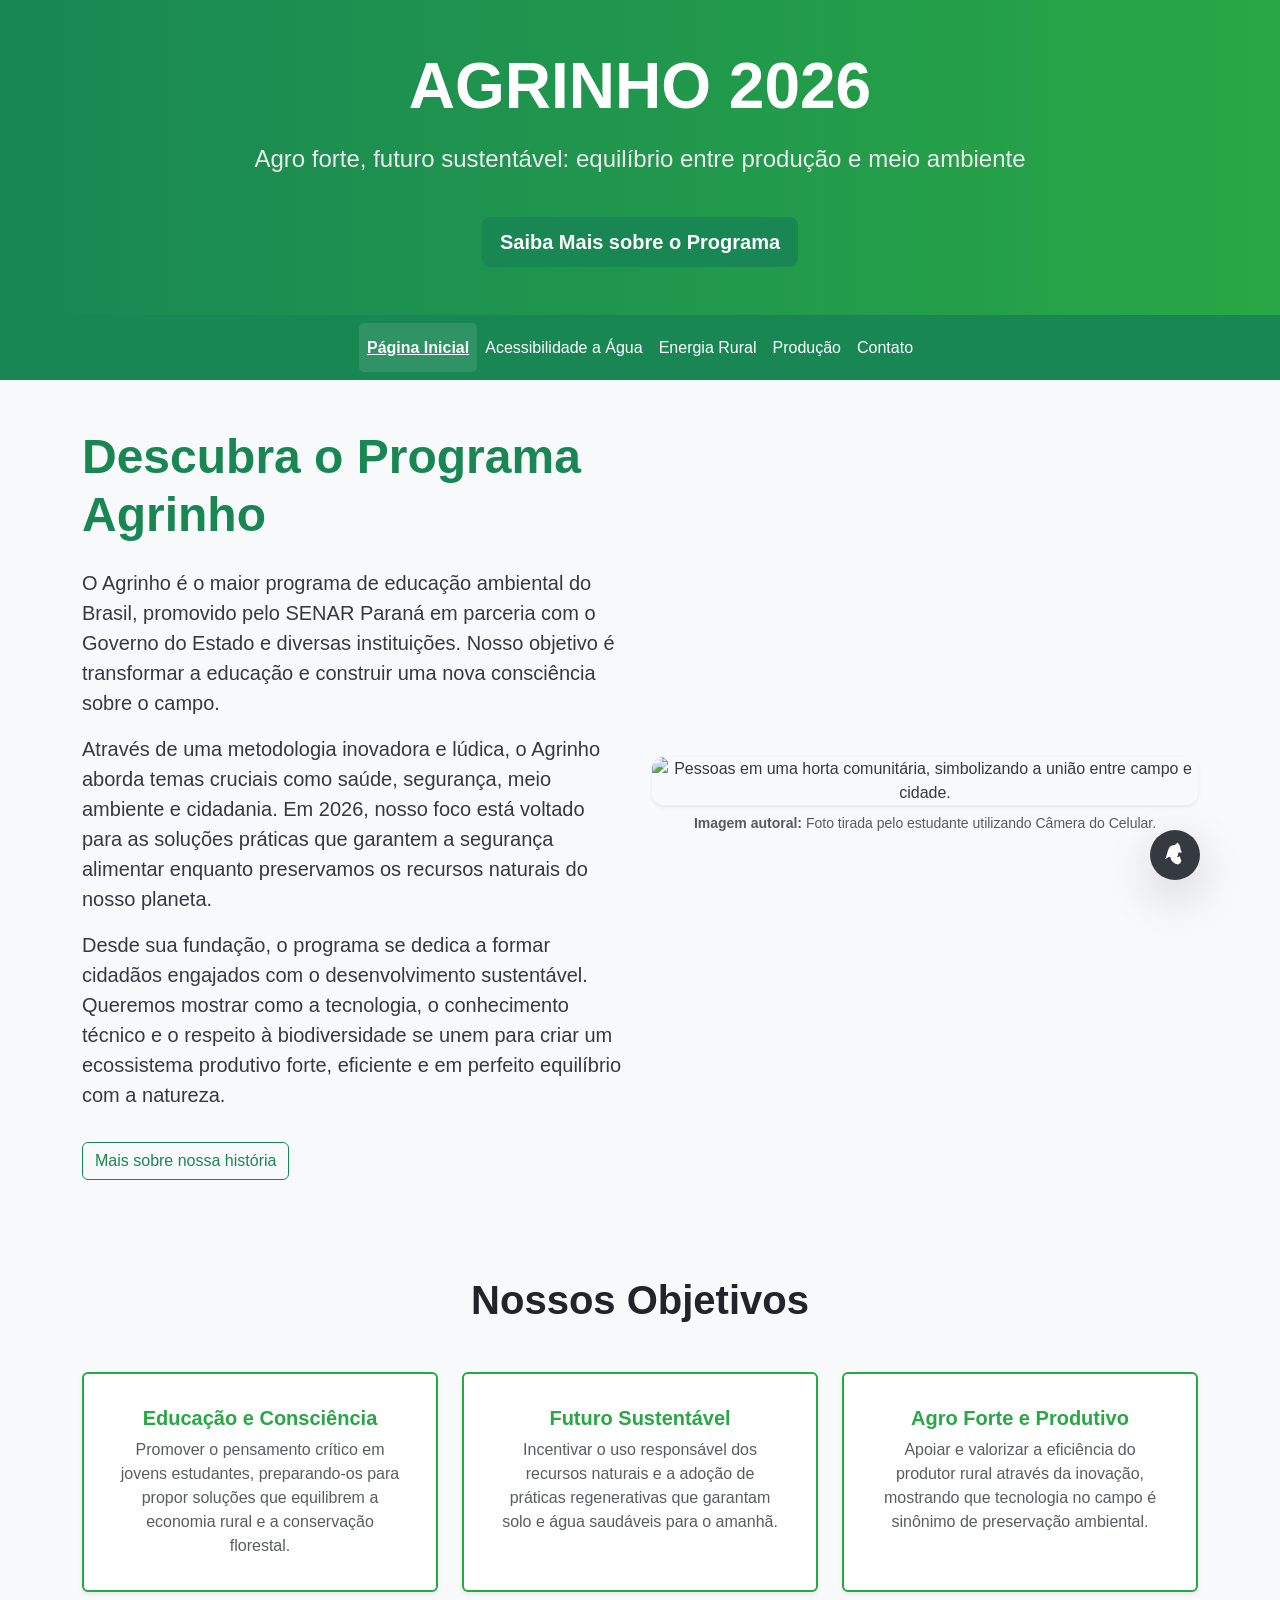
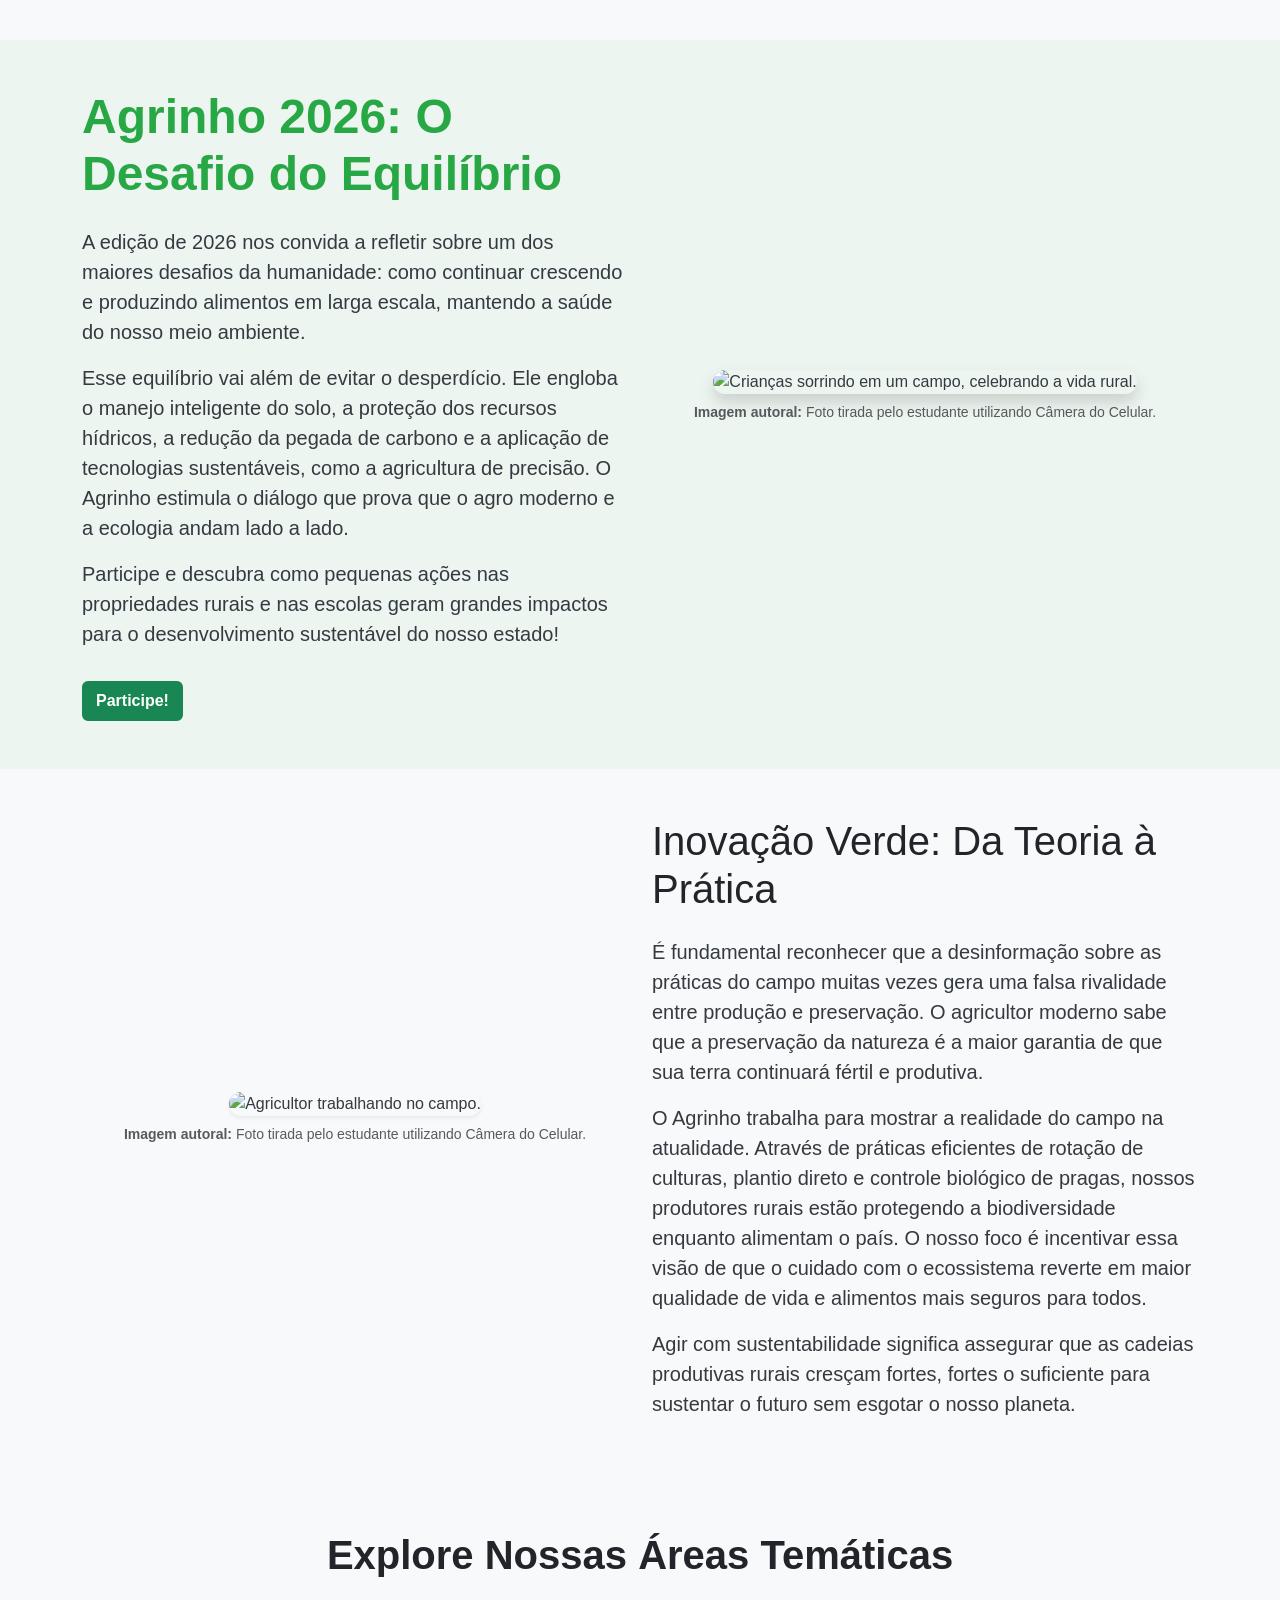
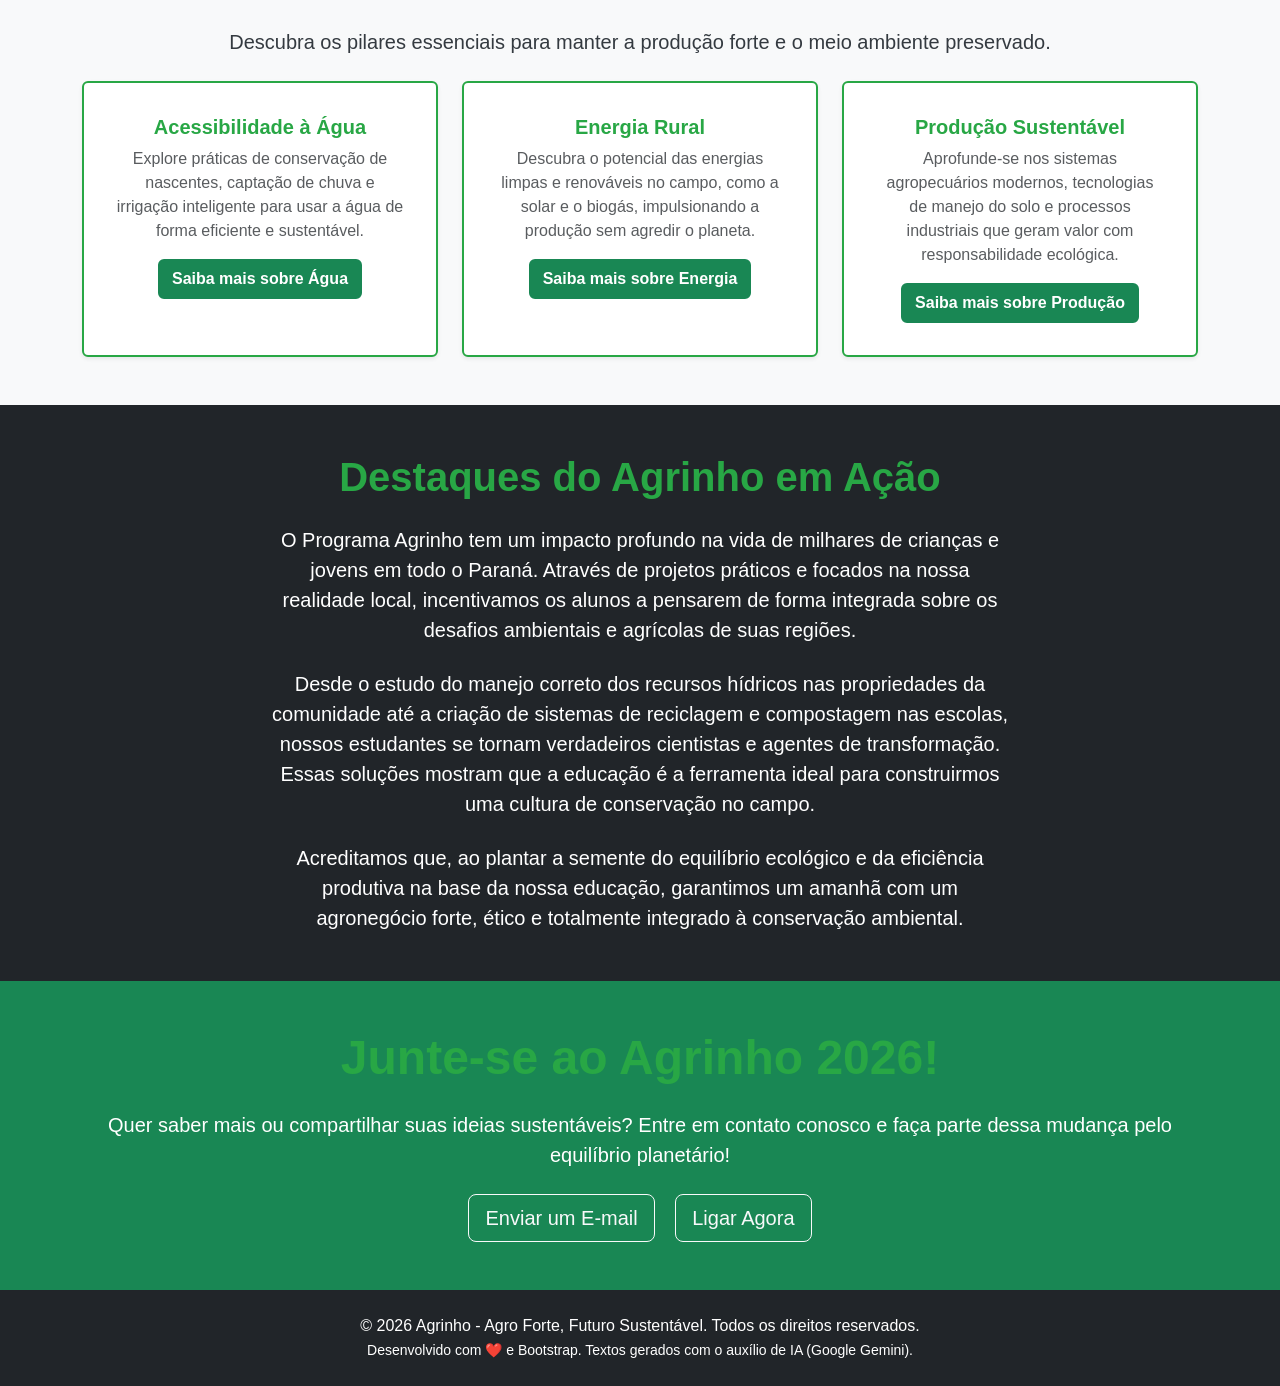
==== index.html @ b4622d29 "Add files via upload" ====
<!DOCTYPE html>
<html lang="pt-BR">

<head>
    <meta charset="UTF-8">
    <meta name="viewport" content="width=device-width, initial-scale=1.0">
    <title>AGRINHO 2026 - Agro Forte, Futuro Sustentável</title>
    <link href="https://cdn.jsdelivr.net/npm/bootstrap@5.3.5/dist/css/bootstrap.min.css" rel="stylesheet"
        integrity="sha384-SgOJa3DmI69IUzQ2PVdRZhwQ+dy64/BUtbMJw1MZ8t5HZApcHrRKUc4W0kG879m7" crossorigin="anonymous">
    <link rel="stylesheet" href="style.css">
    <link rel="icon" href="./assets/image/favicon.png" type="image/png">
</head>

<body>
    <header class="bg-dark text-white py-5">
        <div class="container text-center">
            <h1 class="display-3 fw-bold mb-3">AGRINHO 2026</h1>
            <p class="lead text-warning">Agro forte, futuro sustentável: equilíbrio entre produção e meio ambiente</p>
            <a href="#sobre-o-agrinho" class="btn btn-success btn-lg mt-4">Saiba Mais sobre o Programa</a>
        </div>
    </header>

    <nav class="navbar navbar-expand-lg bg-success navbar-dark sticky-top">
        <div class="container">
            <a class="navbar-brand d-lg-none" href="#">AGRINHO</a>
            <button class="navbar-toggler" type="button" data-bs-toggle="collapse" data-bs-target="#navbarNav"
                aria-controls="navbarNav" aria-expanded="false" aria-label="Toggle navigation">
                <span class="navbar-toggler-icon"></span>
            </button>
            <div class="collapse navbar-collapse justify-content-center" id="navbarNav">
                <ul class="navbar-nav">
                    <li class="nav-item">
                        <a class="nav-link active" aria-current="page" href="index.html">Página Inicial</a>
                    </li>
                    <li class="nav-item">
                        <a class="nav-link" href="agua.html">Acessibilidade a Água</a>
                    </li>
                    <li class="nav-item">
                        <a class="nav-link" href="energia.html">Energia Rural</a>
                    </li>
                    <li class="nav-item">
                        <a class="nav-link" href="producao.html">Produção</a>
                    </li>
                    <li class="nav-item">
                        <a class="nav-link" href="#contato">Contato</a>
                    </li>
                </ul>
            </div>
        </div>
    </nav>

    <main>
        <section id="sobre-o-agrinho" class="py-5 bg-light">
            <div class="container">
                <div class="row align-items-center">
                    <div class="col-md-6 order-md-2 mb-4 mb-md-0 text-center">
                        <img src="assets/image/siteagro imagens/WhatsApp Image 2025-06-07 at 19.59.19 (1).jpeg"
                            alt="Pessoas em uma horta comunitária, simbolizando a união entre campo e cidade."
                            class="img-fluid rounded shadow-sm" style="max-height: 700px; width: auto; object-fit: contain;">
                        <p class="text-muted small mt-2"><strong>Imagem autoral:</strong> Foto tirada pelo estudante utilizando Câmera do Celular.</p>
                    </div>
                    <div class="col-md-6 order-md-1">
                        <h2 class="display-5 text-success mb-4">Descubra o Programa Agrinho</h2>
                        <p class="lead">O Agrinho é o maior programa de educação ambiental do Brasil, promovido pelo SENAR Paraná em parceria com o Governo do Estado e diversas instituições. Nosso objetivo é transformar a educação e construir uma nova consciência sobre o campo.</p>
                        <p class="lead">Através de uma metodologia inovadora e lúdica, o Agrinho aborda temas cruciais como saúde, segurança, meio ambiente e cidadania. Em 2026, nosso foco está voltado para as soluções práticas que garantem a segurança alimentar enquanto preservamos os recursos naturais do nosso planeta.</p>
                        <p class="lead">Desde sua fundação, o programa se dedica a formar cidadãos engajados com o desenvolvimento sustentável. Queremos mostrar como a tecnologia, o conhecimento técnico e o respeito à biodiversidade se unem para criar um ecossistema produtivo forte, eficiente e em perfeito equilíbrio com a natureza.</p>
                        <button type="button" class="btn btn-outline-success mt-3" data-bs-toggle="modal" data-bs-target="#modalMaisSobreAgrinho">
                            Mais sobre nossa história
                        </button>
                    </div>
                </div>
            </div>
        </section>

        <div class="modal fade" id="modalMaisSobreAgrinho" tabindex="-1" aria-labelledby="modalMaisSobreAgrinhoLabel" aria-hidden="true">
            <div class="modal-dialog modal-dialog-centered modal-lg">
                <div class="modal-content">
                    <div class="modal-header bg-success text-white">
                        <h5 class="modal-title" id="modalMaisSobreAgrinhoLabel">A História e Missão do Agrinho</h5>
                        <button type="button" class="btn-close btn-close-white" data-bs-dismiss="modal" aria-label="Close"></button>
                    </div>
                    <div class="modal-body">
                        <p>O Programa Agrinho nasceu da visão de que a educação é a base para o desenvolvimento sustentável. Desde sua criação, tem impactado milhares de alunos e professores, trazendo os desafios e as inovações do campo para dentro das salas de aula.</p>
                        <p>Nossa missão é formar cidadãos conscientes de seu papel na preservação do meio ambiente e na promoção de uma agricultura responsável. Acreditamos que o verdadeiro progresso só acontece quando aliamos a eficiência da produção no campo com o respeito e o cuidado com os recursos naturais.</p>
                        <h6>Nossos Valores:</h6>
                        <ul>
                            <li>Educação Prática e Inovadora</li>
                            <li>Sustentabilidade e Conservação</li>
                            <li>Equilíbrio Ecológico</li>
                            <li>Cidadania e Responsabilidade Social</li>
                            <li>Valorização da Produção Agropecuária</li>
                        </ul>
                    </div>
                    <div class="modal-footer">
                        <button type="button" class="btn btn-secondary" data-bs-dismiss="modal">Fechar</button>
                    </div>
                </div>
            </div>
        </div>

        <section class="py-5">
            <div class="container">
                <h3 class="text-center display-6 mb-5 fw-bold text-dark">Nossos Objetivos</h3>
                <div class="row row-cols-1 row-cols-md-3 g-4">
                    <div class="col">
                        <div class="card h-100 border-success shadow-sm text-center p-3">
                            <div class="card-body">
                                <h5 class="card-title text-success fw-bold">Educação e Consciência</h5>
                                <p class="card-text text-muted">Promover o pensamento crítico em jovens estudantes, preparando-os para propor soluções que equilibrem a economia rural e a conservação florestal.</p>
                            </div>
                        </div>
                    </div>
                    <div class="col">
                        <div class="card h-100 border-success shadow-sm text-center p-3">
                            <div class="card-body">
                                <h5 class="card-title text-success fw-bold">Futuro Sustentável</h5>
                                <p class="card-text text-muted">Incentivar o uso responsável dos recursos naturais e a adoção de práticas regenerativas que garantam solo e água saudáveis para o amanhã.</p>
                            </div>
                        </div>
                    </div>
                    <div class="col">
                        <div class="card h-100 border-success shadow-sm text-center p-3">
                            <div class="card-body">
                                <h5 class="card-title text-success fw-bold">Agro Forte e Produtivo</h5>
                                <p class="card-text text-muted">Apoiar e valorizar a eficiência do produtor rural através da inovação, mostrando que tecnologia no campo é sinônimo de preservação ambiental.</p>
                            </div>
                        </div>
                    </div>
                </div>
            </div>
        </section>

        <section class="py-5 bg-info bg-opacity-10">
            <div class="container">
                <div class="row align-items-center flex-row-reverse">
                    <div class="col-md-6 mb-4 mb-md-0 text-center">
                        <img src="assets/image/siteagro imagens/WhatsApp Image 2025-06-09 at 21.32.57.jpeg"
                            alt="Crianças sorrindo em um campo, celebrando a vida rural."
                            class="img-fluid rounded shadow" style="max-height: 600px; width: auto; object-fit: contain;">
                        <p class="text-muted small mt-2"><strong>Imagem autoral:</strong> Foto tirada pelo estudante utilizando Câmera do Celular.</p>
                    </div>
                    <div class="col-md-6">
                        <h2 class="display-5 text-primary mb-4">Agrinho 2026: O Desafio do Equilíbrio</h2>
                        <p class="lead">A edição de 2026 nos convida a refletir sobre um dos maiores desafios da humanidade: como continuar crescendo e produzindo alimentos em larga escala, mantendo a saúde do nosso meio ambiente.</p>
                        <p class="lead">Esse equilíbrio vai além de evitar o desperdício. Ele engloba o manejo inteligente do solo, a proteção dos recursos hídricos, a redução da pegada de carbono e a aplicação de tecnologias sustentáveis, como a agricultura de precisão. O Agrinho estimula o diálogo que prova que o agro moderno e a ecologia andam lado a lado.</p>
                        <p class="lead">Participe e descubra como pequenas ações nas propriedades rurais e nas escolas geram grandes impactos para o desenvolvimento sustentável do nosso estado!</p>
                        <a href="index.html" class="btn btn-success mt-3">Participe!</a>
                    </div>
                </div>
            </div>
        </section>

        <section class="py-5">
            <div class="container">
                <div class="row align-items-center">
                    <div class="col-md-6 mb-4 mb-md-0 text-center">
                        <img class="img-fluid rounded shadow-sm" src="assets/image/siteagro imagens/WhatsApp Image 2025-06-09 at 21.32.56.jpeg"
                        alt="Agricultor trabalhando no campo.">
                        <p class="text-muted small mt-2"><strong>Imagem autoral:</strong> Foto tirada pelo estudante utilizando Câmera do Celular.</p>
                    </div>
                    <div class="col-md-6">
                        <h2 class="display-6 text-dark mb-4">Inovação Verde: Da Teoria à Prática</h2>
                        <p class="lead">É fundamental reconhecer que a desinformação sobre as práticas do campo muitas vezes gera uma falsa rivalidade entre produção e preservação. O agricultor moderno sabe que a preservação da natureza é a maior garantia de que sua terra continuará fértil e produtiva.</p>
                        <p class="lead">O Agrinho trabalha para mostrar a realidade do campo na atualidade. Através de práticas eficientes de rotação de culturas, plantio direto e controle biológico de pragas, nossos produtores rurais estão protegendo a biodiversidade enquanto alimentam o país. O nosso foco é incentivar essa visão de que o cuidado com o ecossistema reverte em maior qualidade de vida e alimentos mais seguros para todos.</p>
                        <p class="lead">Agir com sustentabilidade significa assegurar que as cadeias produtivas rurais cresçam fortes, fortes o suficiente para sustentar o futuro sem esgotar o nosso planeta.</p>
                    </div>
                </div>
            </div>
        </section>

        <section class="py-5 bg-light">
            <div class="container">
                <h3 class="text-center display-6 mb-5 fw-bold text-dark">Explore Nossas Áreas Temáticas</h3>
                <p class="text-center lead mb-4">Descubra os pilares essenciais para manter a produção forte e o meio ambiente preservado.</p>
                <div class="row row-cols-1 row-cols-md-3 g-4">
                    <div class="col">
                        <div class="card h-100 border-success shadow-sm text-center p-3">
                            <div class="card-body">
                                <h5 class="card-title text-success fw-bold">Acessibilidade à Água</h5>
                                <p class="card-text text-muted">Explore práticas de conservação de nascentes, captação de chuva e irrigação inteligente para usar a água de forma eficiente e sustentável.</p>
                                <a href="agua.html" class="btn btn-success mt-auto">Saiba mais sobre Água</a>
                            </div>
                        </div>
                    </div>
                    <div class="col">
                        <div class="card h-100 border-success shadow-sm text-center p-3">
                            <div class="card-body">
                                <h5 class="card-title text-success fw-bold">Energia Rural</h5>
                                <p class="card-text text-muted">Descubra o potencial das energias limpas e renováveis no campo, como a solar e o biogás, impulsionando a produção sem agredir o planeta.</p>
                                <a href="energia.html" class="btn btn-success mt-auto">Saiba mais sobre Energia</a>
                            </div>
                        </div>
                    </div>
                    <div class="col">
                        <div class="card h-100 border-success shadow-sm text-center p-3">
                            <div class="card-body">
                                <h5 class="card-title text-success fw-bold">Produção Sustentável</h5>
                                <p class="card-text text-muted">Aprofunde-se nos sistemas agropecuários modernos, tecnologias de manejo do solo e processos industriais que geram valor com responsabilidade ecológica.</p>
                                <a href="producao.html" class="btn btn-success mt-auto">Saiba mais sobre Produção</a>
                            </div>
                        </div>
                    </div>
                </div>
            </div>
        </section>

        <section class="py-5 bg-dark text-white">
            <div class="container">
                <div class="row justify-content-center">
                    <div class="col-lg-8 text-center">
                        <h3 class="display-6 fw-bold mb-4">Destaques do Agrinho em Ação</h3>
                        <p class="lead mb-4">
                            O Programa Agrinho tem um impacto profundo na vida de milhares de crianças e jovens em todo o Paraná. Através de projetos práticos e focados na nossa realidade local, incentivamos os alunos a pensarem de forma integrada sobre os desafios ambientais e agrícolas de suas regiões.
                        </p>
                        <p class="lead mb-4">
                            Desde o estudo do manejo correto dos recursos hídricos nas propriedades da comunidade até a criação de sistemas de reciclagem e compostagem nas escolas, nossos estudantes se tornam verdadeiros cientistas e agentes de transformação. Essas soluções mostram que a educação é a ferramenta ideal para construirmos uma cultura de conservação no campo.
                        </p>
                        <p class="lead mb-0">
                            Acreditamos que, ao plantar a semente do equilíbrio ecológico e da eficiência produtiva na base da nossa educação, garantimos um amanhã com um agronegócio forte, ético e totalmente integrado à conservação ambiental.
                        </p>
                    </div>
                </div>
            </div>
        </section>

        <section id="contato" class="py-5 bg-success text-white text-center">
            <div class="container">
                <h2 class="display-5 fw-bold mb-4 titulo-agrinho">Junte-se ao Agrinho 2026!</h2>   
                <p class="lead mb-4">Quer saber mais ou compartilhar suas ideias sustentáveis? Entre em contato conosco e faça parte dessa mudança pelo equilíbrio planetário!</p>
                <a href="mailto:contato@agrinho.com.br" class="btn btn-outline-light btn-lg me-3">Enviar um E-mail</a>
                <a href="tel:+552240028922" class="btn btn-outline-light btn-lg">Ligar Agora</a>
            </div>
        </section>

    </main>

    <footer class="bg-dark text-white text-center py-4">
        <div class="container">
            <p class="mb-0">&copy; 2026 Agrinho - Agro Forte, Futuro Sustentável. Todos os direitos reservados.</p>
            <p class="mb-0"><small>Desenvolvido com ❤️ e Bootstrap. Textos gerados com o auxílio de IA (Google Gemini).</small></p>
        </div>
    </footer-->

    <a href="#" id="btnVoltarAoTopo" class="btn btn-success rounded-circle shadow-lg">
        <svg xmlns="http://www.w3.org/2000/svg" width="24" height="24" fill="currentColor" class="bi bi-arrow-up-short" viewBox="0 0 16 16">
            <path fill-rule="evenodd" d="M8 12a.5.5 0 0 0 .5-.5V3.707l1.646 1.647a.5.5 0 0 0 .708-.708l-2.5-2.5a.5.5 0 0 0-.708 0l-2.5 2.5a.5.5 0 1 0 .708.708L7.5 3.707V11.5a.5.5 0 0 0 .5.5"/>
        </svg>
    </a>

    <button id="btnAlternarTema" class="btn btn-dark rounded-circle shadow-lg">
        <svg xmlns="http://www.w3.org/2000/svg" width="24" height="24" fill="currentColor" class="bi bi-moon-stars-fill" viewBox="0 0 16 16">
            <path d="M9.53 10.038a7.02 7.02 0 0 1 .411-1.075 7.02 7.02 0 0 1 .288-.621 7.02 7.02 0 0 1 .23-1.127A7.02 7.02 0 0 1 10.966 6H13a.5.5 0 0 0 0-1h-.083a7.02 7.02 0 0 1-.58-2.617 7.02 7.02 0 0 1-.226-1.077 7.02 7.02 0 0 1-.286-.622 7.02 7.02 0 0 1-.41-.892c-.179-.344-.457-.754-.803-1.018a.75.75 0 0 0-.001-.002a.5.5 0 0 0-.256-.47a.5.5 0 0 0-.546.108A7.014 7.014 0 0 0 7.9 0.05a7.043 7.043 0 0 0-.74.062a7.07 7.07 0 0 0-.616.142A7.065 7.065 0 0 0 5.437.452a7.042 7.042 0 0 0-.965.733.5.5 0 0 0-.001.001a.75.75 0 0 0-.803 1.018c-.346.264-.624.674-.803 1.018a7.02 7.02 0 0 1-.41.892 7.02 7.02 0 0 1-.286.622 7.02 7.02 0 0 1-.23 1.127 7.02 7.02 0 0 1-.288 1.075 7.02 7.02 0 0 1-.411 1.075 7.02 7.02 0 0 1-.23 1.127 7.02 7.02 0 0 1-.288.621 7.02 7.02 0 0 1-.411.892a.5.5 0 0 0-.256.47a.5.5 0 0 0 .546.108 7.014 7.014 0 0 0 2.215-1.579a7.043 7.043 0 0 0 .74-.062a7.07 7.07 0 0 0 .616-.142A7.065 7.065 0 0 0 10.563 15.548a7.042 7.042 0 0 0 .965-.733.5.5 0 0 0 .001-.001a.75.75 0 0 0 .803-1.018c.346-.264.624-.674.803-1.018a7.02 7.02 0 0 1-.41-.892 7.02 7.02 0 0 1-.286-.622 7.02 7.02 0 0 1-.23-1.127 7.02 7.02 0 0 1-.288-1.075z"/>
        </svg>
    </button>

    <script src="https://cdn.jsdelivr.net/npm/bootstrap@5.3.5/dist/js/bootstrap.bundle.min.js"
        integrity="sha384-k6d4wzSIapyDyv1kpU366/PK5hCdSbCRGRCMv+eplOQJWyd1fbcAu9OCUj5zNLiq"
        crossorigin="anonymous"></script>
    <script src="script.js"></script>
</body>

</html>
---- style.css ----
body {
    padding: 0;
    margin: 0;
    font-family: 'Segoe UI', Tahoma, Geneva, Verdana, sans-serif; /* Fonte mais moderna */
    background-color: #f8f9fa; /* Um cinza muito claro, quase branco */
    color: #343a40; /* Cor de texto padrão mais escura para contraste */
    transition: background-color 0.3s ease, color 0.3s ease; /* Transição suave para o tema */
}

/* Modo Escuro */
body.dark-mode {
    background-color: #1a1a1a; /* Preto mais suave para o fundo */
    color: #f8f9fa; /* Cor de texto clara */
}

body.dark-mode header {
    background-color: #0d4a2c; /* VERDE ESCURO para o cabeçalho */
    background-image: linear-gradient(to right, #0d4a2c, #14613d); /* Gradiente com tons mais escuros */
}

body.dark-mode header h1 {
    color: #f8f9fa; /* Título claro */
}

body.dark-mode header .lead {
    color: #ebebeb !important; /* Amarelo da tagline permanece vibrante */
}

body.dark-mode nav.navbar {
    background-color: #0d4a2c !important; /* Navbar com o verde escuro */
}

body.dark-mode nav .nav-link:hover,
body.dark-mode nav .nav-link.active {
    background-color: rgba(255, 255, 255, 0.1); /* Fundo claro no hover/ativo */
}

body.dark-mode .bg-light {
    background-color: #2c2c2c !important; /* Seções claras em modo escuro */
    color: #f8f9fa;
}

body.dark-mode .text-dark {
    color: #f8f9fa !important; /* Texto escuro em modo escuro fica claro */
}

/* Garante que os títulos h2/h3 fiquem verdes mesmo no modo escuro, com um tom mais escuro */
body.dark-mode h2.display-5,
body.dark-mode h3.display-6 {
    color: #218838 !important; /* VERDE ESCURO para os títulos */
}

/* Mantém o verde para os títulos específicos */
body.dark-mode h2.display-5.text-primary,
body.dark-mode h3.display-6.text-primary {
    color: #218838 !important; /* VERDE ESCURO para os títulos primários */
}

body.dark-mode .bg-info.bg-opacity-10 {
    background-color: #0b5134 !important; /* NOVO VERDE MAIS ESCURO PARA O CARTÃO "AGRINHO 2025" NO MODO ESCURO */
    color: #f8f9fa;
}

body.dark-mode .card.border-success {
    border-color: #218838 !important; /* Borda do card com o verde escuro */
    background-color: #3a3a3a; /* Fundo do card escuro */
    color: #f8f9fa;
}

body.dark-mode .card-title.text-success {
    color: #218838 !important; /* Título do card com o verde escuro */
}

body.dark-mode .card-text.text-muted {
    color: #ced4da !important; /* Texto claro para o card */
}

body.dark-mode .btn-outline-success {
    color: #218838; /* Botão outline com o verde escuro */
    border-color: #218838;
}

body.dark-mode .btn-outline-success:hover {
    background-color: #218838; /* Fundo no hover com o verde escuro */
    color: white;
}

body.dark-mode .bg-dark {
    background-color: #121212 !important; /* Fundo mais escuro ainda para contraste */
}

body.dark-mode footer {
    background-color: #121212 !important;
    color: #adb5bd;
}


/* Header */
header {
    background-color: #198754; /* Um verde um pouco mais vibrante */
    background-image: linear-gradient(to right, #198754, #28a745); /* Gradiente sutil */
    color: white;
    padding: 80px 0; /* Padding maior para mais destaque */
}

header h1 {
    font-size: 3.5rem; /* Tamanho maior para o título principal */
    font-weight: 700; /* Negrito mais forte */
}

header .lead {
    color: #ebebeb !important; /* Amarelo mais claro para o lead */
    font-size: 1.5rem;
    font-weight: 500;
}

header .btn-success {
    background-color: #198754; /* Botão de destaque amarelo */
    border-color: #198754;
    color: white; /* Texto do botão mais escuro */
    font-weight: bold;
    transition: all 0.3s ease;
}

header .btn-success:hover {
    background-color: #157347; /* Amarelo mais escuro no hover */
    border-color: #157347;
    transform: translateY(-2px); /* Pequena animação no hover */
}

/* Navegação */
nav.sticky-top {
    top: 0;
    z-index: 1020; /* Garante que a nav fique acima de outros elementos ao rolar */
}

nav .navbar-brand {
    font-weight: bold;
    color: white !important;
}

nav .nav-link {
    color: white !important;
    font-weight: 500;
    padding: 0.8rem 1.2rem; /* Mais espaçamento para os links */
    transition: all 0.3s ease;
}

nav .nav-link:hover,
nav .nav-link.active {
    color: #f8f9fa !important;
    background-color: rgba(255, 255, 255, 0.1); /* Um leve background no hover/ativo */
    border-radius: 5px;
}

nav .nav-link.active {
    font-weight: bold;
    text-decoration: underline; /* Destacar o ativo */
}

/* Main Content Sections */
main section {
    padding: 60px 0; /* Padding uniforme para as seções */
}

.bg-light {
    background-color: #f8f9fa !important; /* Manter leve */
}

/* Para a seção de "Agrinho 2025: Festejando Conexão Campo Cidade", verde suave */
.bg-info.bg-opacity-10:not(.dark-mode) { /* Aplica somente quando NÃO estiver em dark-mode */
    background-color: rgba(40, 167, 69, 0.05) !important; /* Verde suave para diferenciar */
}


.bg-dark {
    background-color: #212529 !important; /* Escuro padrão do Bootstrap */
}

h2.display-5, h3.display-6 {
    font-weight: 600;
    color: #28a745; /* Cor primária para títulos: VERDE CLARO */
}

/* Garantir que títulos com .text-primary fiquem VERDES no modo CLARO */
h2.display-5.text-primary, h3.display-6.text-primary {
    color: #28a745 !important; /* Volta para o verde padrão no modo claro */
}


/* Imagens */
.img-fluid.rounded {
    border-radius: 0.75rem !important; /* Arredondamento maior */
}

.shadow-sm {
    box-shadow: 0 .125rem .25rem rgba(0,0,0,.075)!important; /* Sombra sutil */
}

.shadow {
    box-shadow: 0 .5rem 1rem rgba(0,0,0,.15)!important; /* Sombra mais visível */
}

/* Seção de Objetivos - Cards */
.card.border-success {
    border: 2px solid #28a745 !important;
    transition: all 0.3s ease;
}

.card.border-success:hover {
    transform: translateY(-5px); /* Efeito de elevação no hover */
    box-shadow: 0 .5rem 1rem rgba(0,0,0,.15)!important;
}

.card-title.text-success {
    color: #28a745 !important;
}

.icon-agrinho {
    width: 80px;
    height: 80px;
    object-fit: contain; /* Garante que o ícone caiba sem cortar */
}

/* Cards de Áreas Temáticas */
.card.h-100 .card-img-top {
    height: 250px; /* Aumentei um pouco a altura para as imagens ficarem melhores */
    object-fit: cover;
    border-top-left-radius: calc(0.25rem - 1px);
    border-top-right-radius: calc(0.25rem - 1px);
}

.card-text.flex-grow-1 {
    display: flex;
    flex-direction: column;
    justify-content: space-between; /* Empurra o botão para baixo */
}

.card .btn-success {
    width: auto; /* Deixa o botão se ajustar ao conteúdo */
    align-self: flex-start; /* Alinha o botão à esquerda dentro do card */
}

/* Carousel */
.carousel-item img {
    height: 450px; /* Altura fixa para o carrossel */
    object-fit: cover;
}

.carousel-caption {
    background-color: rgba(0, 0, 0, 0.75); /* Fundo mais escuro para melhor contraste */
    padding: 20px;
    border-radius: 0.5rem;
    bottom: 20px; /* Afasta um pouco da borda inferior */
    left: 10%;
    right: 10%;
    max-width: 80%; /* Limita a largura para melhor leitura */
    margin: 0 auto;
}

.carousel-caption h5.display-6 {
    font-size: 2.5rem;
    color: white;
}

.carousel-caption p.lead {
    font-size: 1.25rem;
    color: #e9ecef;
}

.carousel-control-prev,
.carousel-control-next {
    width: 5%; /* Largura menor para os controles */
    opacity: 0.8;
}

.carousel-control-prev:hover,
.carousel-control-next:hover {
    opacity: 1;
}

/* Footer */
footer {
    background-color: #212529 !important; /* Preto mais escuro para o footer */
    color: #adb5bd; /* Um cinza mais claro para o texto */
    padding: 30px 0;
}

footer p {
    margin-bottom: 5px;
}

/* Botão Voltar ao Topo e Alternar Tema */
#btnVoltarAoTopo,
#btnAlternarTema {
    display: block; /* Garante que estejam visíveis por padrão, JavaScript vai controlar a visibilidade do topo */
    position: fixed; /* Fixa na tela */
    bottom: 20px; /* Distância da parte inferior */
    z-index: 99; /* Garante que fique acima de outros elementos */
    font-size: 1.5rem;
    padding: 10px 15px;
    border: none;
    cursor: pointer;
    transition: background-color 0.3s, opacity 0.3s, transform 0.3s ease; /* Adicionando transform para hover */
    box-shadow: 0 4px 8px rgba(0, 0, 0, 0.2);
    width: 50px; /* Largura fixa para ser um círculo perfeito */
    height: 50px; /* Altura fixa */
    display: flex; /* Para centralizar o SVG */
    align-items: center; /* Centraliza verticalmente */
    justify-content: center; /* Centraliza horizontalmente */
}

#btnVoltarAoTopo {
    background-color: #28a745; /* Cor verde do Bootstrap (modo claro) */
    color: white;
    right: 20px; /* Posiciona à direita */
    display: none; /* Inicia oculto, JS vai mostrar */
}

#btnVoltarAoTopo:hover {
    background-color: #218838; /* Verde mais escuro no hover (modo claro) */
    opacity: 0.9;
    transform: translateY(-3px); /* Efeito de flutuar */
}

#btnAlternarTema {
    right: 80px; /* Posiciona o botão de tema à esquerda do botão de topo */
    background-color: #343a40; /* Cor escura padrão (no modo claro) */
    color: white;
}

body.dark-mode #btnAlternarTema {
    background-color: #218838; /* VERDE ESCURO para o botão de tema no modo escuro */
    color: white; /* Texto/ícone branco no modo escuro para o botão de tema */
}

#btnAlternarTema:hover {
    background-color: #1d2124; /* Mais escuro no hover (no modo claro) */
    opacity: 0.9;
    transform: translateY(-3px); /* Efeito de flutuar */
}

body.dark-mode #btnAlternarTema:hover {
    background-color: #1a6b2c; /* VERDE AINDA MAIS ESCURO no hover para o botão no modo escuro */
}


/* Responsividade adicional se necessário */
@media (max-width: 767.98px) {
    header h1 {
        font-size: 2.5rem;
    }
    header .lead {
        font-size: 1.2rem;
    }
    .carousel-caption {
        padding: 10px;
        bottom: 5px;
        max-width: 90%;
    }
    .carousel-caption h5.display-6 {
        font-size: 1.5rem;
    }
    .carousel-caption p.lead {
        font-size: 0.9rem;
    }
    /* Ajuste para botões flutuantes em telas menores */
    #btnVoltarAoTopo,
    #btnAlternarTema {
        bottom: 15px;
        font-size: 1.2rem;
        padding: 8px 12px;
        width: 45px; /* Ajusta tamanho para telas menores */
        height: 45px; /* Ajusta tamanho para telas menores */
    }
    #btnVoltarAoTopo {
        right: 15px;
    }
    #btnAlternarTema {
        right: 65px; /* Ajusta a posição para não sobrepor */
    }
}

body.dark-mode .text-muted {
    color: #cfcfcf !important;
}

/* Botões verdes personalizados */
.btn-success {
    background-color: #198754 !important;
    border: 2px solid #198754 !important;
    color: #fff !important;
    font-weight: 600;
    transition: 0.3s;
}

.btn-success:hover {
    background-color: #157347 !important;
    border-color: #157347 !important;
    color: #fff !important;
}

/* Regra específica para o título do Agrinho no Dark Mode */
body.dark-mode h2.titulo-agrinho {
    color: #cacaca !important; /* Preto */
}
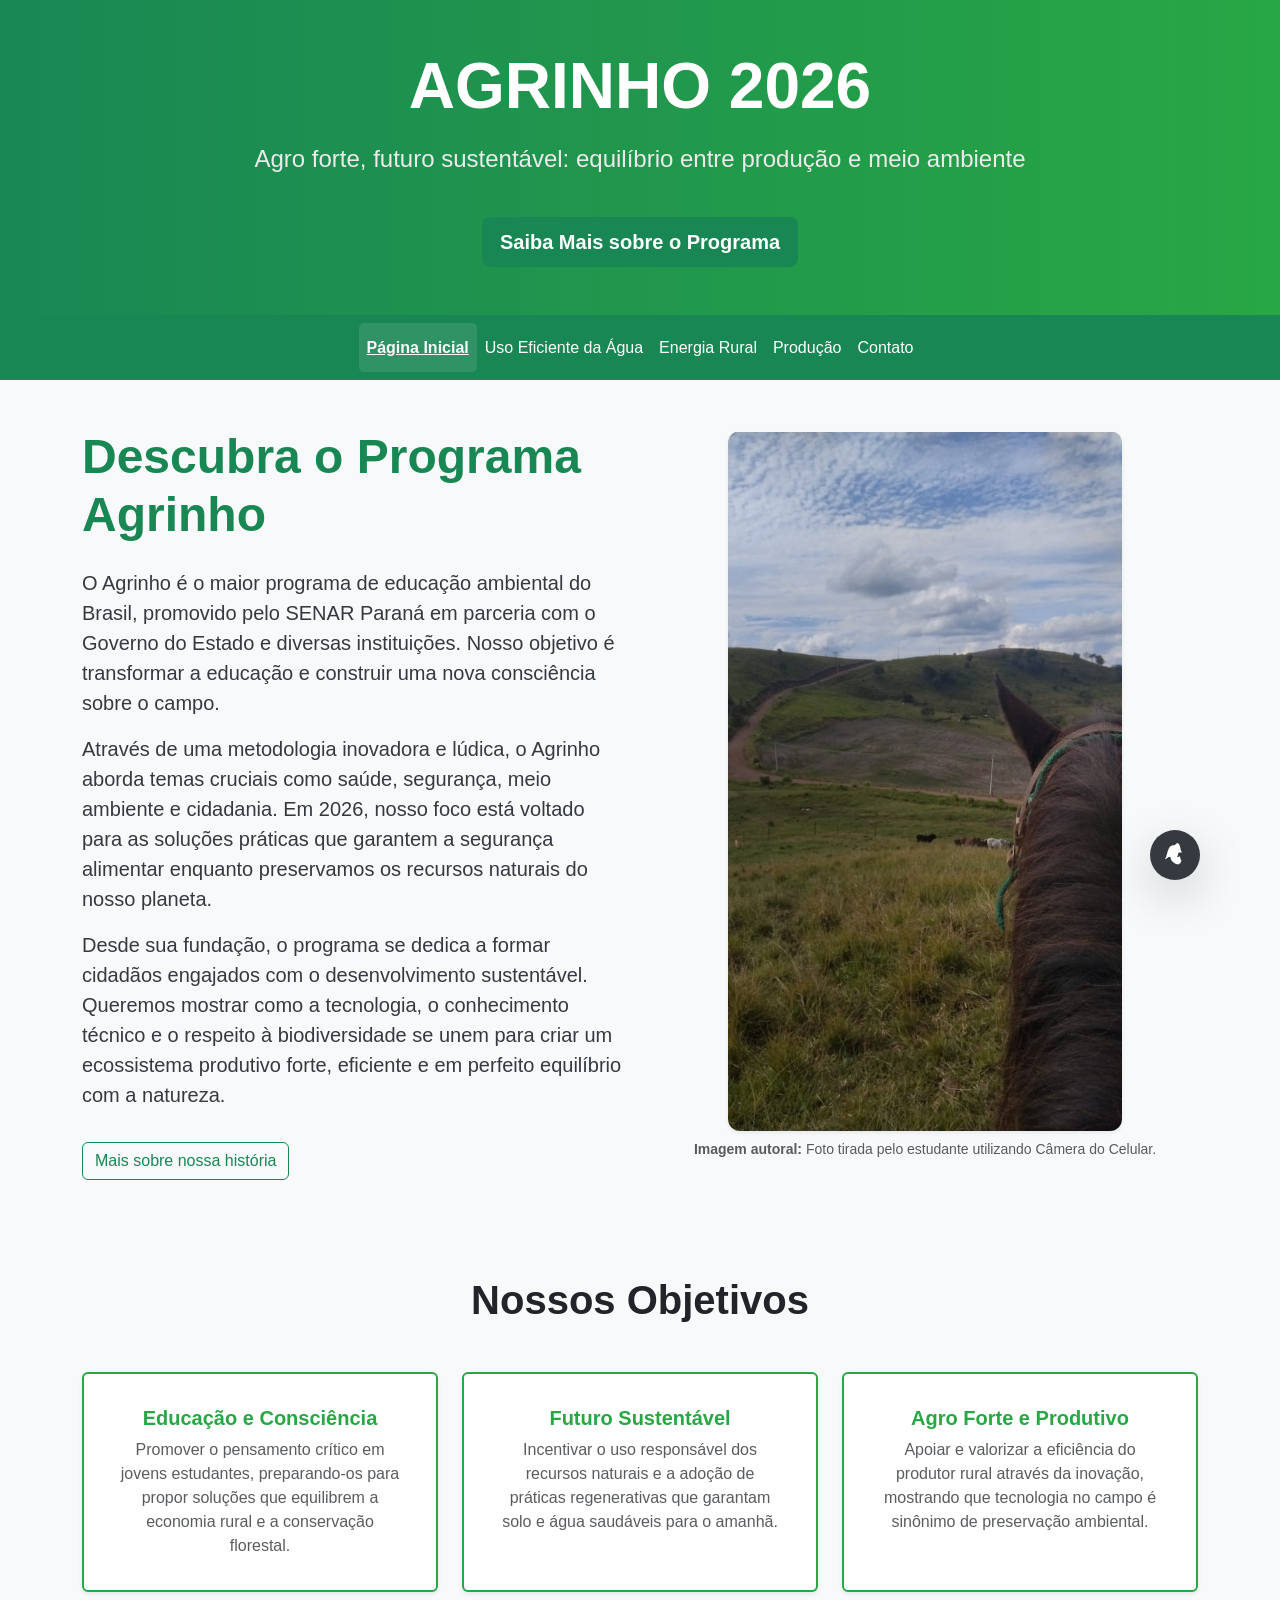
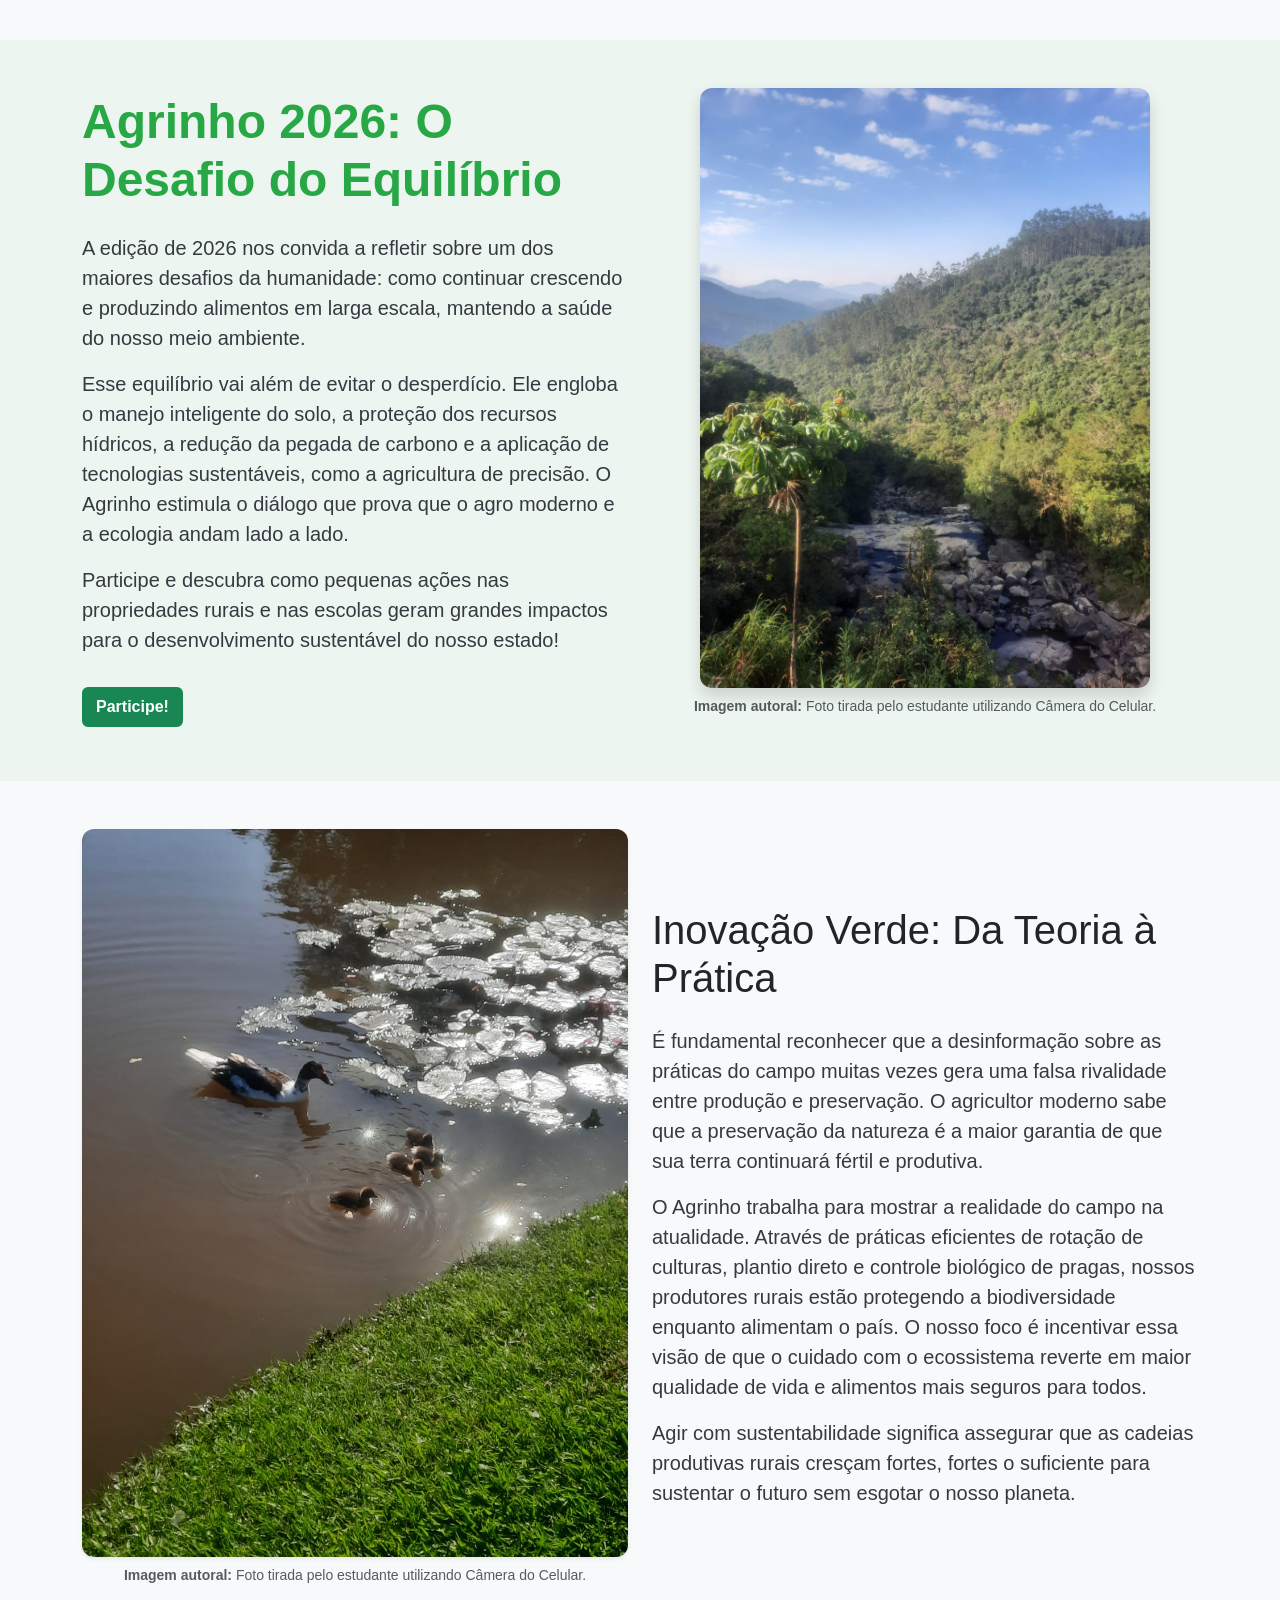
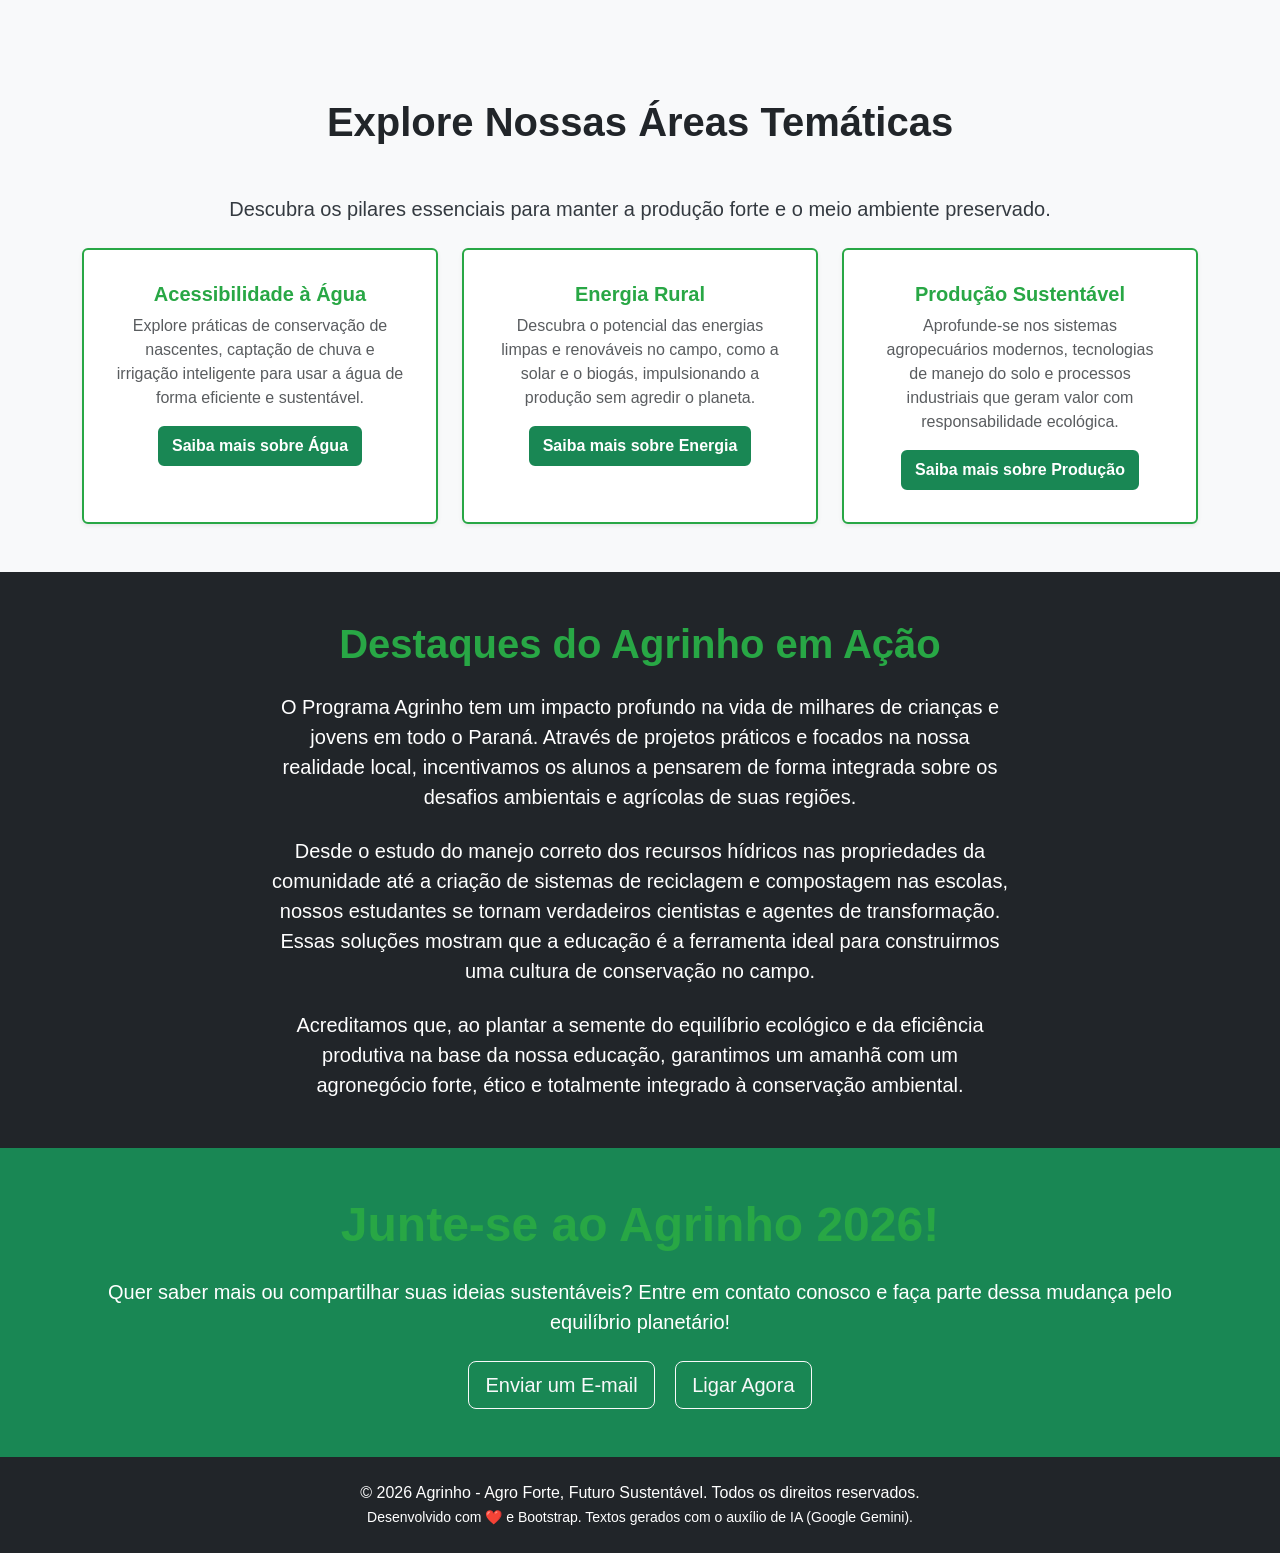
==== commit 410ffb2e: "Add files via upload" ====
--- a/index.html
+++ b/index.html
@@ -33,7 +33,7 @@
                         <a class="nav-link active" aria-current="page" href="index.html">Página Inicial</a>
                     </li>
                     <li class="nav-item">
-                        <a class="nav-link" href="agua.html">Acessibilidade a Água</a>
+                        <a class="nav-link" href="agua.html">Uso Eficiente da Água  </a>
                     </li>
                     <li class="nav-item">
                         <a class="nav-link" href="energia.html">Energia Rural</a>
